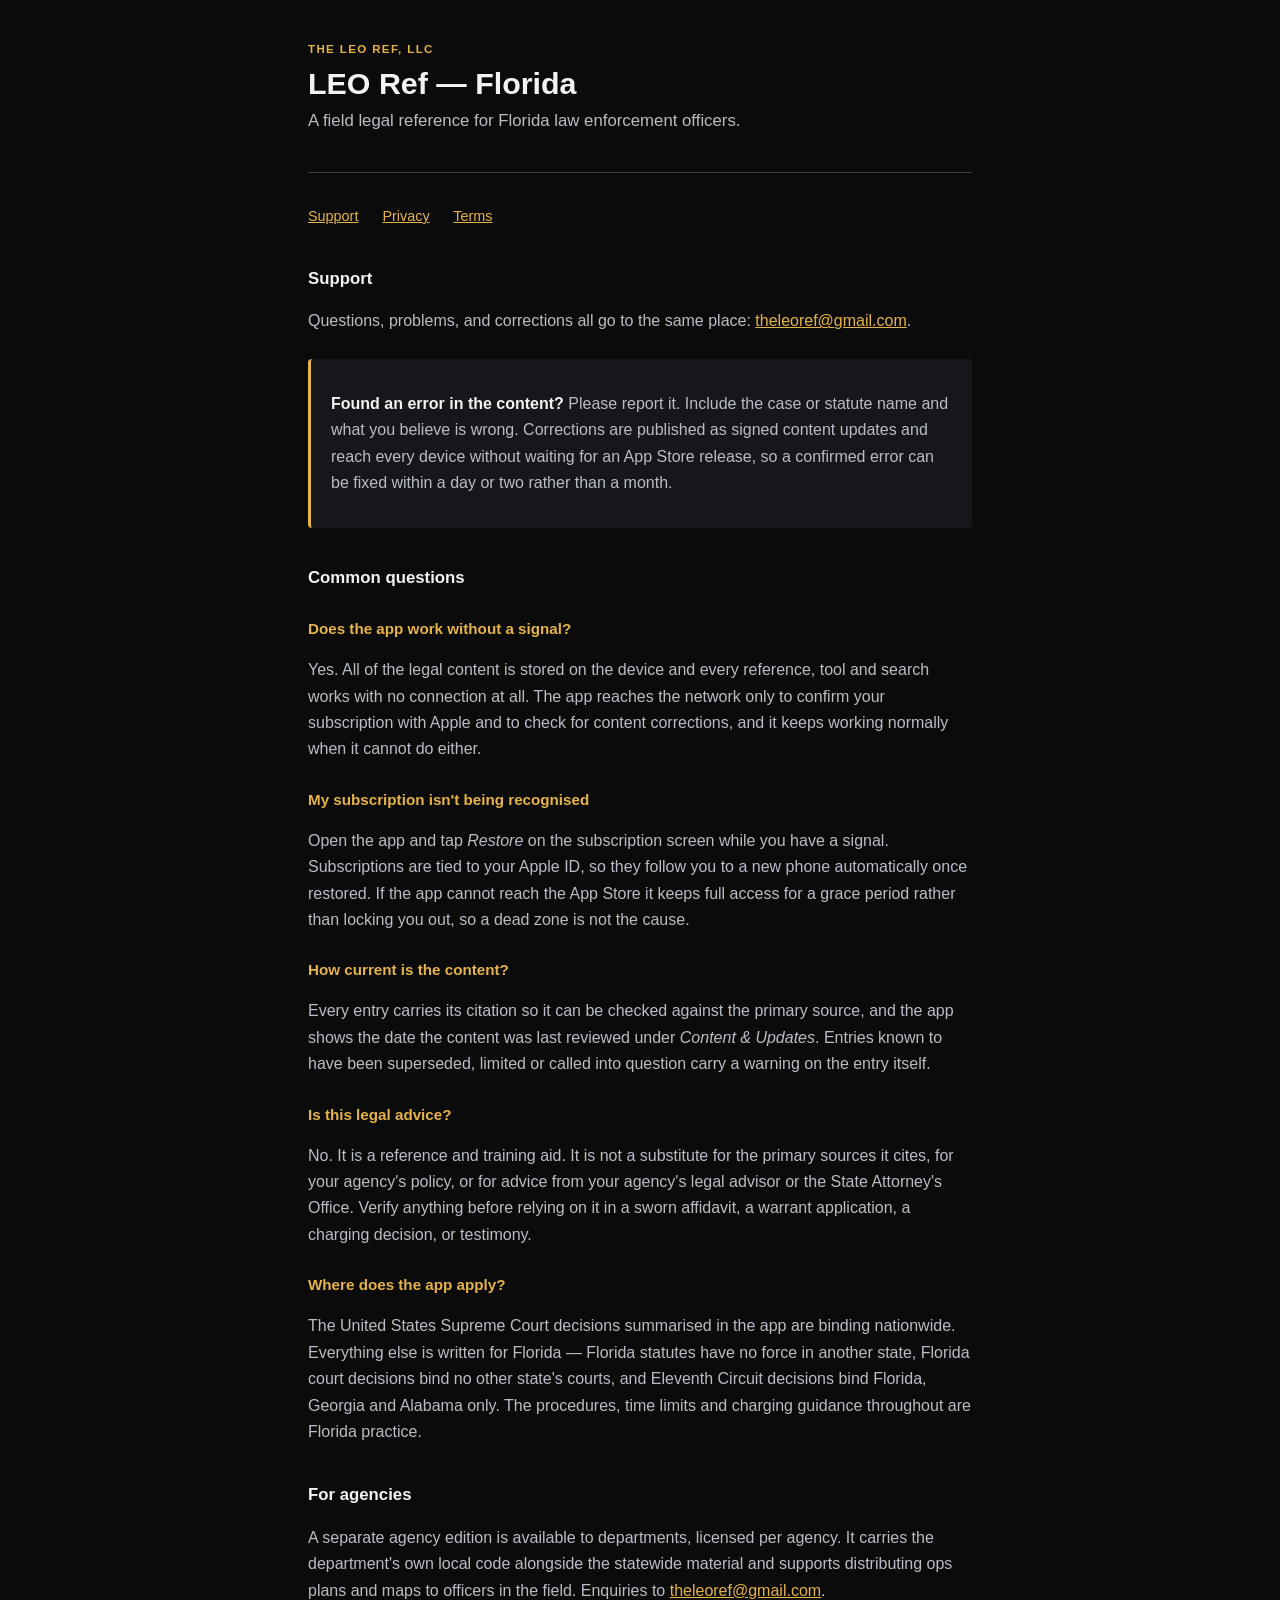
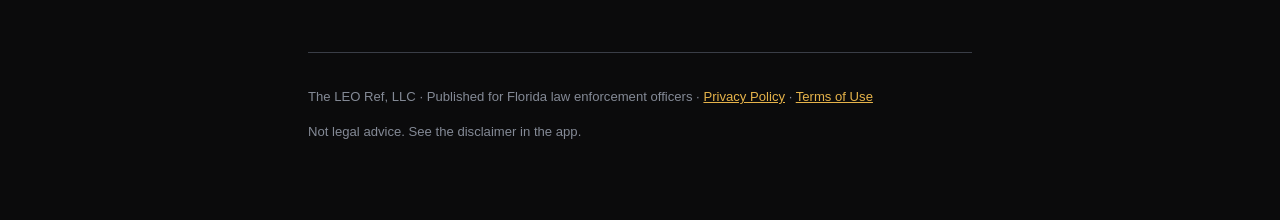
==== index.html @ 538c9399 "Initial site" ====
<!doctype html>
<html lang="en">
<head>
<meta charset="utf-8">
<meta name="viewport" content="width=device-width, initial-scale=1">
<title>LEO Ref — Support</title>
<meta name="description" content="Support for LEO Ref, a field legal reference app for Florida law enforcement officers.">
<link rel="stylesheet" href="style.css">
</head>
<body>
<div class="wrap">

<header>
  <p class="eyebrow">The LEO Ref, LLC</p>
  <h1>LEO Ref — Florida</h1>
  <p class="lede">A field legal reference for Florida law enforcement officers.</p>
</header>

<nav class="pages">
  <a href="index.html">Support</a>
  <a href="privacy.html">Privacy</a>
  <a href="terms.html">Terms</a>
</nav>

<h2>Support</h2>
<p>
  Questions, problems, and corrections all go to the same place:
  <a href="mailto:theleoref@gmail.com">theleoref@gmail.com</a>.
</p>

<div class="summary">
  <p>
    <strong>Found an error in the content?</strong> Please report it. Include the case
    or statute name and what you believe is wrong. Corrections are published as signed
    content updates and reach every device without waiting for an App Store release,
    so a confirmed error can be fixed within a day or two rather than a month.
  </p>
</div>

<h2>Common questions</h2>

<h3>Does the app work without a signal?</h3>
<p>
  Yes. All of the legal content is stored on the device and every reference, tool and
  search works with no connection at all. The app reaches the network only to confirm
  your subscription with Apple and to check for content corrections, and it keeps
  working normally when it cannot do either.
</p>

<h3>My subscription isn't being recognised</h3>
<p>
  Open the app and tap <em>Restore</em> on the subscription screen while you have a
  signal. Subscriptions are tied to your Apple ID, so they follow you to a new phone
  automatically once restored. If the app cannot reach the App Store it keeps full
  access for a grace period rather than locking you out, so a dead zone is not the
  cause.
</p>

<h3>How current is the content?</h3>
<p>
  Every entry carries its citation so it can be checked against the primary source, and
  the app shows the date the content was last reviewed under <em>Content &amp;
  Updates</em>. Entries known to have been superseded, limited or called into question
  carry a warning on the entry itself.
</p>

<h3>Is this legal advice?</h3>
<p>
  No. It is a reference and training aid. It is not a substitute for the primary sources
  it cites, for your agency's policy, or for advice from your agency's legal advisor or
  the State Attorney's Office. Verify anything before relying on it in a sworn affidavit,
  a warrant application, a charging decision, or testimony.
</p>

<h3>Where does the app apply?</h3>
<p>
  The United States Supreme Court decisions summarised in the app are binding
  nationwide. Everything else is written for Florida — Florida statutes have no force in
  another state, Florida court decisions bind no other state's courts, and Eleventh
  Circuit decisions bind Florida, Georgia and Alabama only. The procedures, time limits
  and charging guidance throughout are Florida practice.
</p>

<h2>For agencies</h2>
<p>
  A separate agency edition is available to departments, licensed per agency. It carries
  the department's own local code alongside the statewide material and supports
  distributing ops plans and maps to officers in the field. Enquiries to
  <a href="mailto:theleoref@gmail.com">theleoref@gmail.com</a>.
</p>

<footer>
  <p>
    The LEO Ref, LLC · Published for Florida law enforcement officers ·
    <a href="privacy.html">Privacy Policy</a> ·
    <a href="terms.html">Terms of Use</a>
  </p>
  <p>Not legal advice. See the disclaimer in the app.</p>
</footer>

</div>
</body>
</html>
---- style.css ----
/* The LEO Ref — shared styling.
   Dark to match the app, no frameworks, no external requests, no fonts to
   fetch. Three pages do not need a build step. */
:root {
  --bg: #0b0b0c;
  --bg-alt: #16171a;
  --card: #212329;
  --border: #3a3e47;
  --text: #f2f3f5;
  --muted: #b9bdc6;
  --faint: #848a96;
  --accent: #e6b34a;
}
* { box-sizing: border-box; }
html { -webkit-text-size-adjust: 100%; }
body {
  margin: 0;
  background: var(--bg);
  color: var(--text);
  font: 16px/1.65 -apple-system, BlinkMacSystemFont, "Segoe UI", Roboto, Helvetica, Arial, sans-serif;
}
.wrap { max-width: 44rem; margin: 0 auto; padding: 2.5rem 1.25rem 4rem; }
header { border-bottom: 1px solid var(--border); padding-bottom: 1.25rem; margin-bottom: 2rem; }
.eyebrow {
  color: var(--accent);
  font-size: 0.72rem;
  font-weight: 700;
  letter-spacing: 0.12em;
  text-transform: uppercase;
  margin: 0 0 0.35rem;
}
h1 { font-size: 1.9rem; line-height: 1.2; margin: 0 0 0.4rem; font-weight: 800; }
h2 {
  font-size: 1.05rem;
  margin: 2.25rem 0 0.6rem;
  font-weight: 700;
  color: var(--text);
}
h3 { font-size: 0.95rem; margin: 1.5rem 0 0.4rem; font-weight: 700; color: var(--accent); }
p, li { color: var(--muted); }
a { color: var(--accent); }
a:hover { color: #f0c870; }
.lede { font-size: 1.05rem; color: var(--muted); margin-top: 0; }
.card {
  background: var(--card);
  border: 1px solid var(--border);
  border-radius: 10px;
  padding: 1.1rem 1.25rem;
  margin: 1.25rem 0;
}
.card p:first-child { margin-top: 0; }
.card p:last-child { margin-bottom: 0; }
.summary {
  background: var(--bg-alt);
  border-left: 3px solid var(--accent);
  border-radius: 4px;
  padding: 1rem 1.25rem;
  margin: 1.5rem 0;
}
.summary strong { color: var(--text); }
nav.pages { margin: 0 0 2rem; font-size: 0.9rem; }
nav.pages a { margin-right: 1.25rem; }
footer {
  border-top: 1px solid var(--border);
  margin-top: 3rem;
  padding-top: 1.25rem;
  color: var(--faint);
  font-size: 0.82rem;
}
footer p { color: var(--faint); }
code {
  background: var(--bg-alt);
  border: 1px solid var(--border);
  border-radius: 4px;
  padding: 0.1rem 0.35rem;
  font-size: 0.88em;
}
.date { color: var(--faint); font-size: 0.85rem; }
ul { padding-left: 1.2rem; }
li { margin-bottom: 0.4rem; }
@media (max-width: 30rem) {
  .wrap { padding: 1.75rem 1rem 3rem; }
  h1 { font-size: 1.55rem; }
}
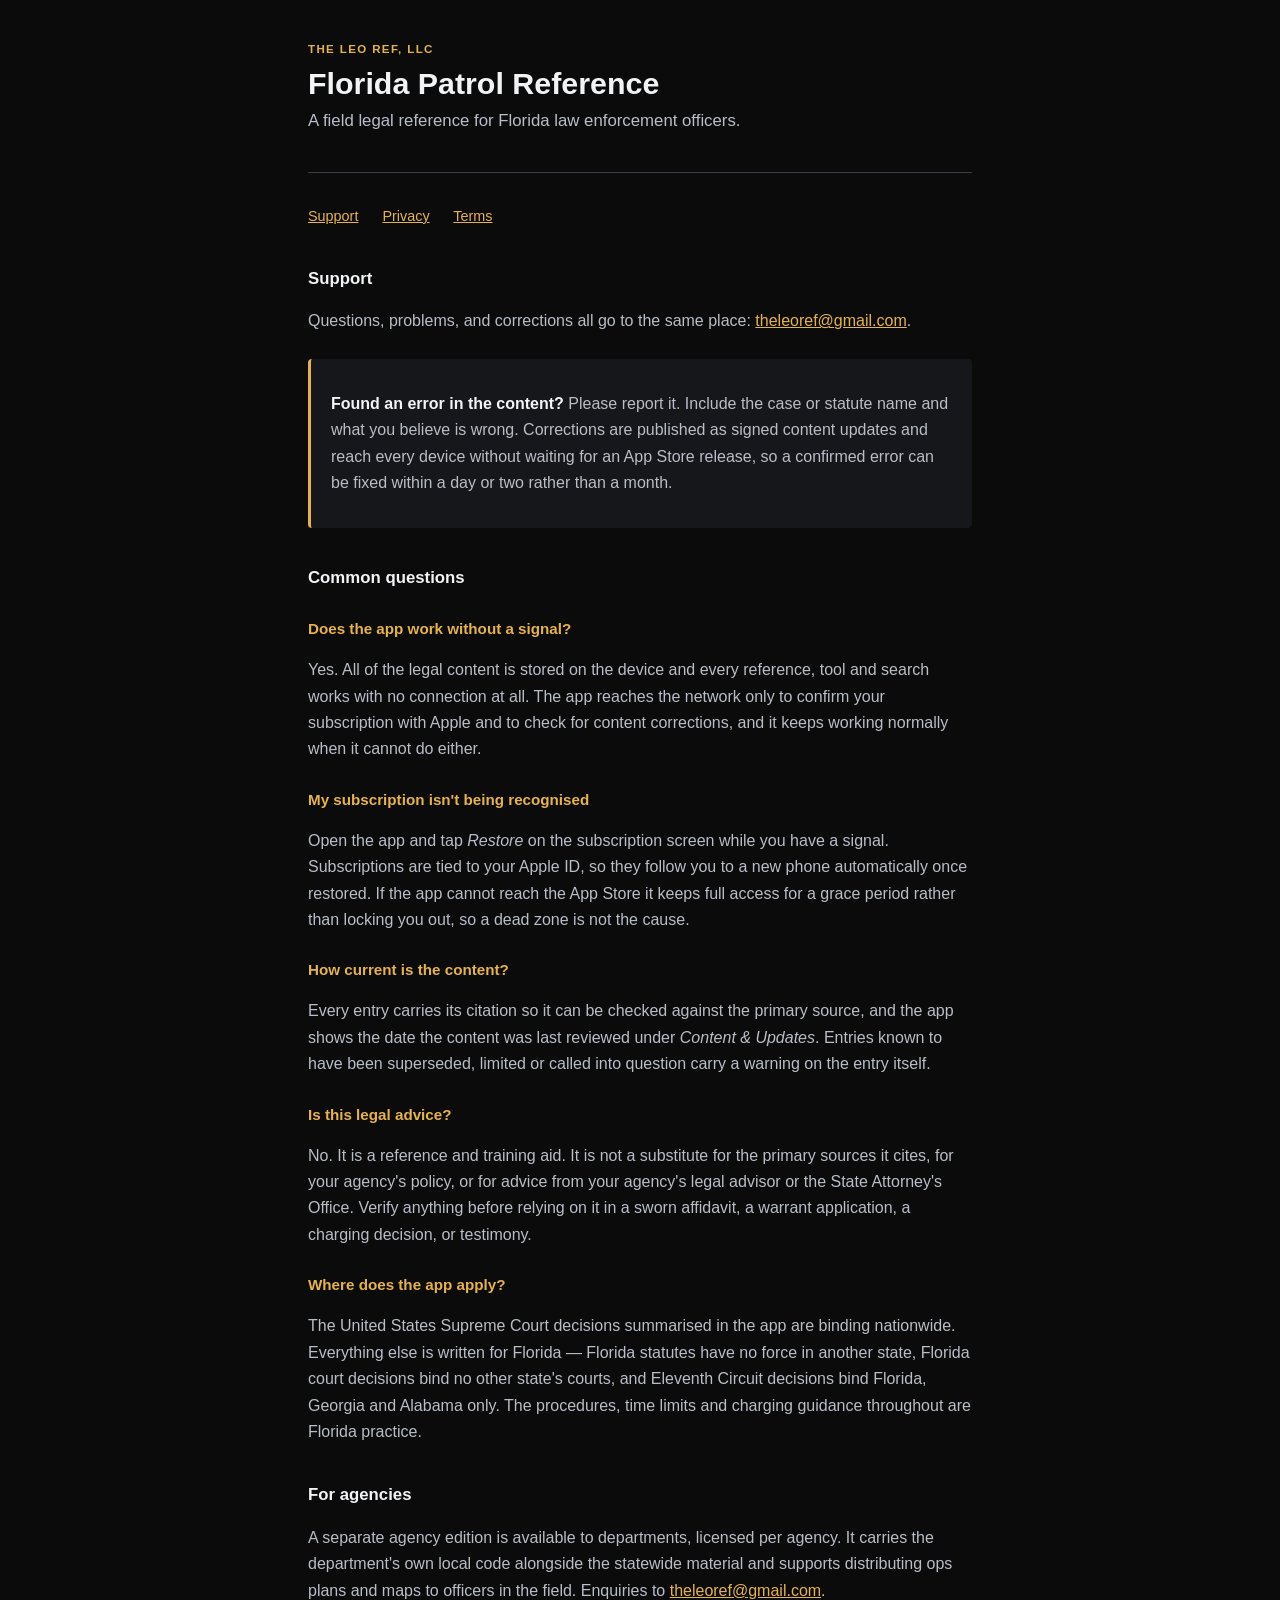
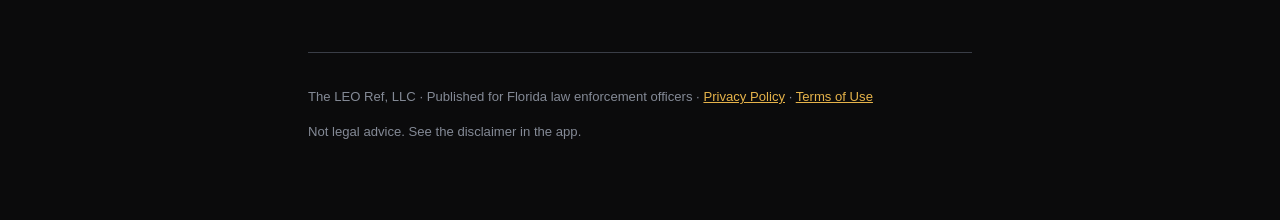
==== commit 6bf382d3: "Rename to Florida Patrol Reference" ====
--- a/index.html
+++ b/index.html
@@ -3,8 +3,8 @@
 <head>
 <meta charset="utf-8">
 <meta name="viewport" content="width=device-width, initial-scale=1">
-<title>LEO Ref — Support</title>
-<meta name="description" content="Support for LEO Ref, a field legal reference app for Florida law enforcement officers.">
+<title>Florida Patrol Reference — Support</title>
+<meta name="description" content="Support for Florida Patrol Reference, a field legal reference app for Florida law enforcement officers.">
 <link rel="stylesheet" href="style.css">
 </head>
 <body>
@@ -12,7 +12,7 @@
 
 <header>
   <p class="eyebrow">The LEO Ref, LLC</p>
-  <h1>LEO Ref — Florida</h1>
+  <h1>Florida Patrol Reference</h1>
   <p class="lede">A field legal reference for Florida law enforcement officers.</p>
 </header>
 
